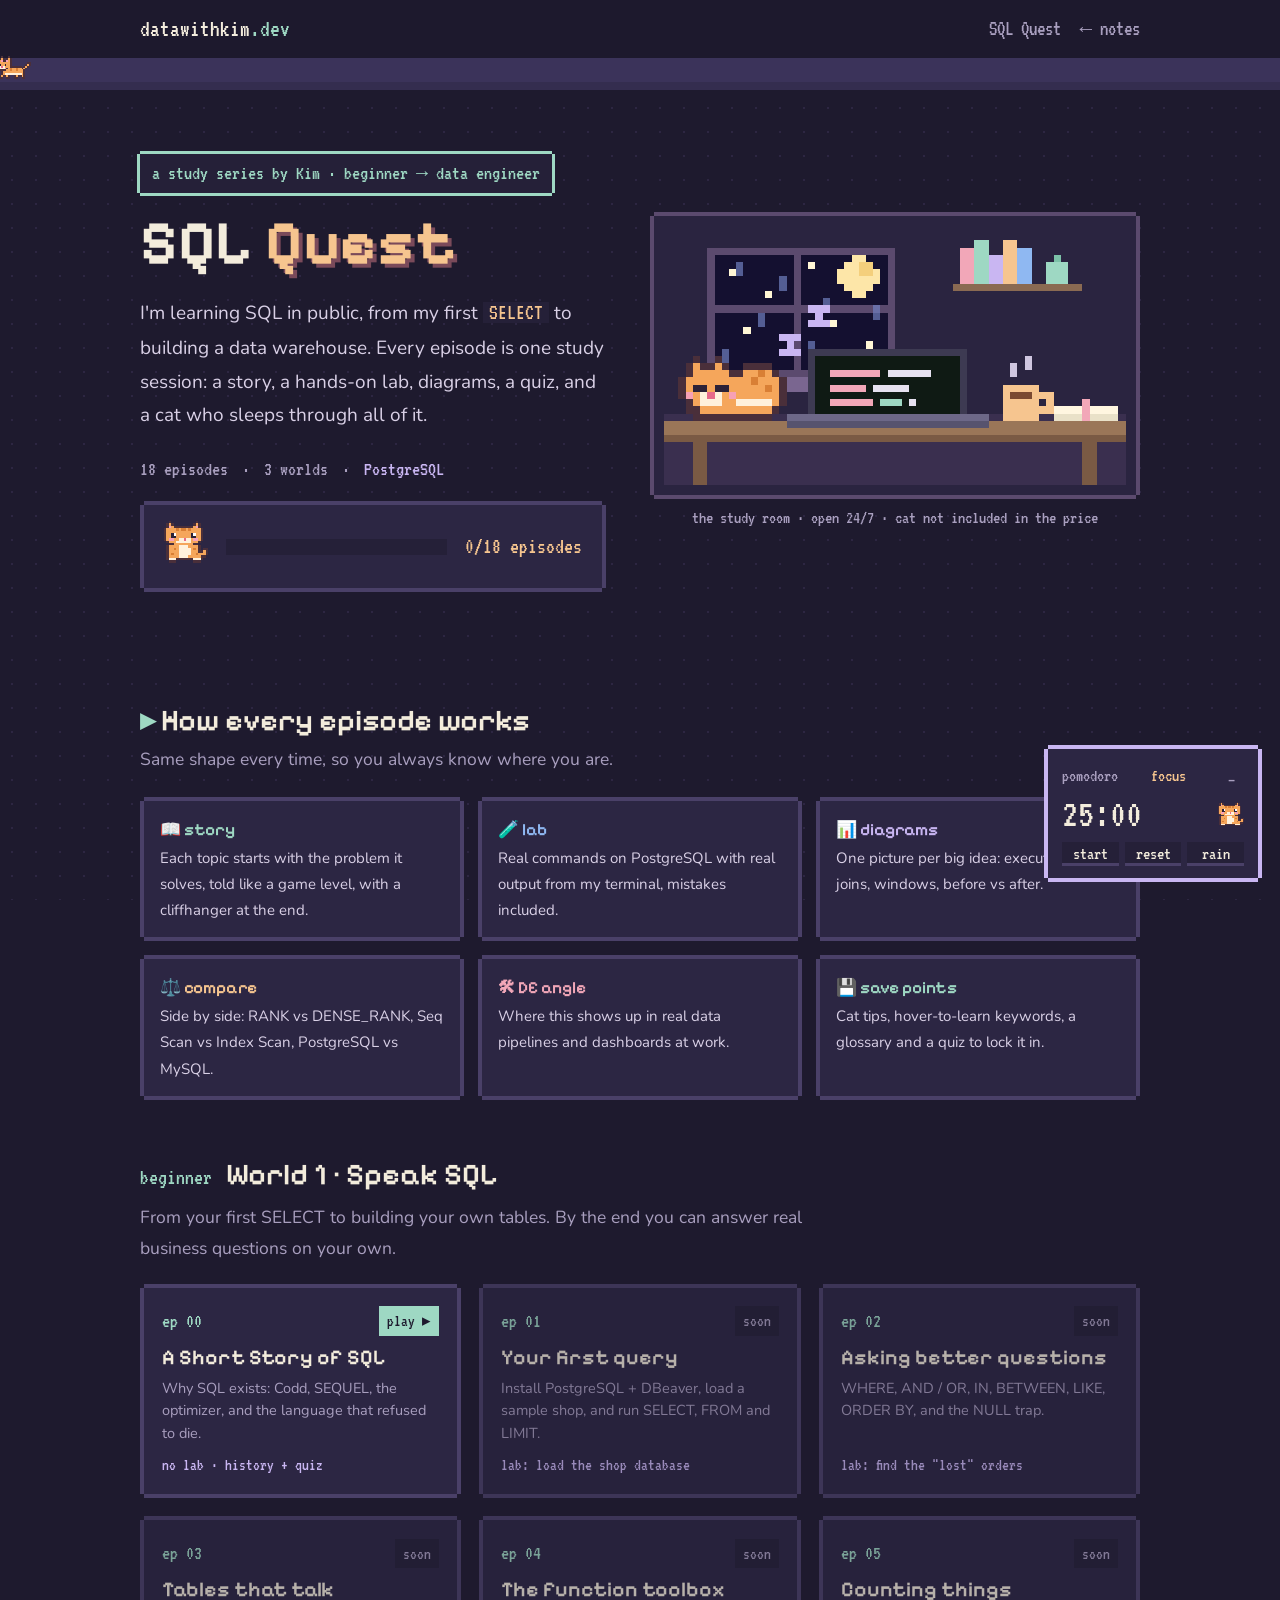
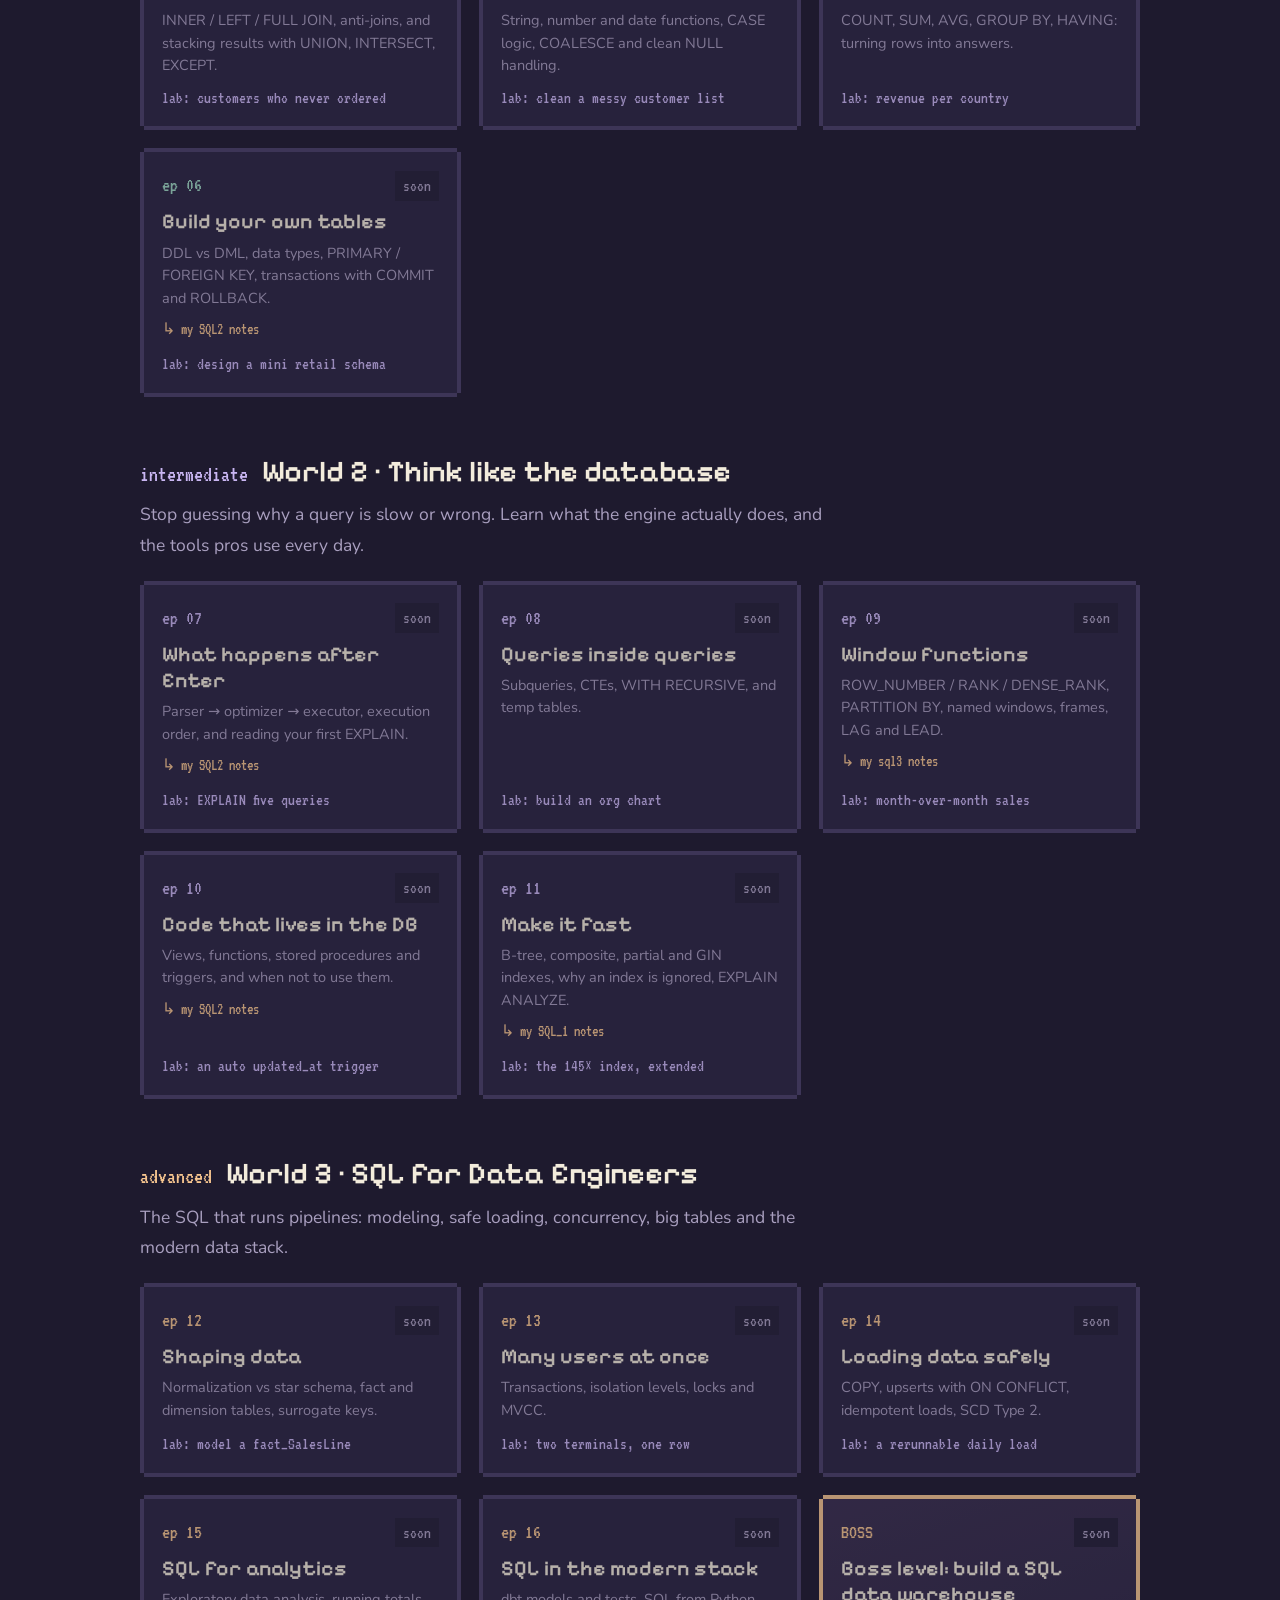
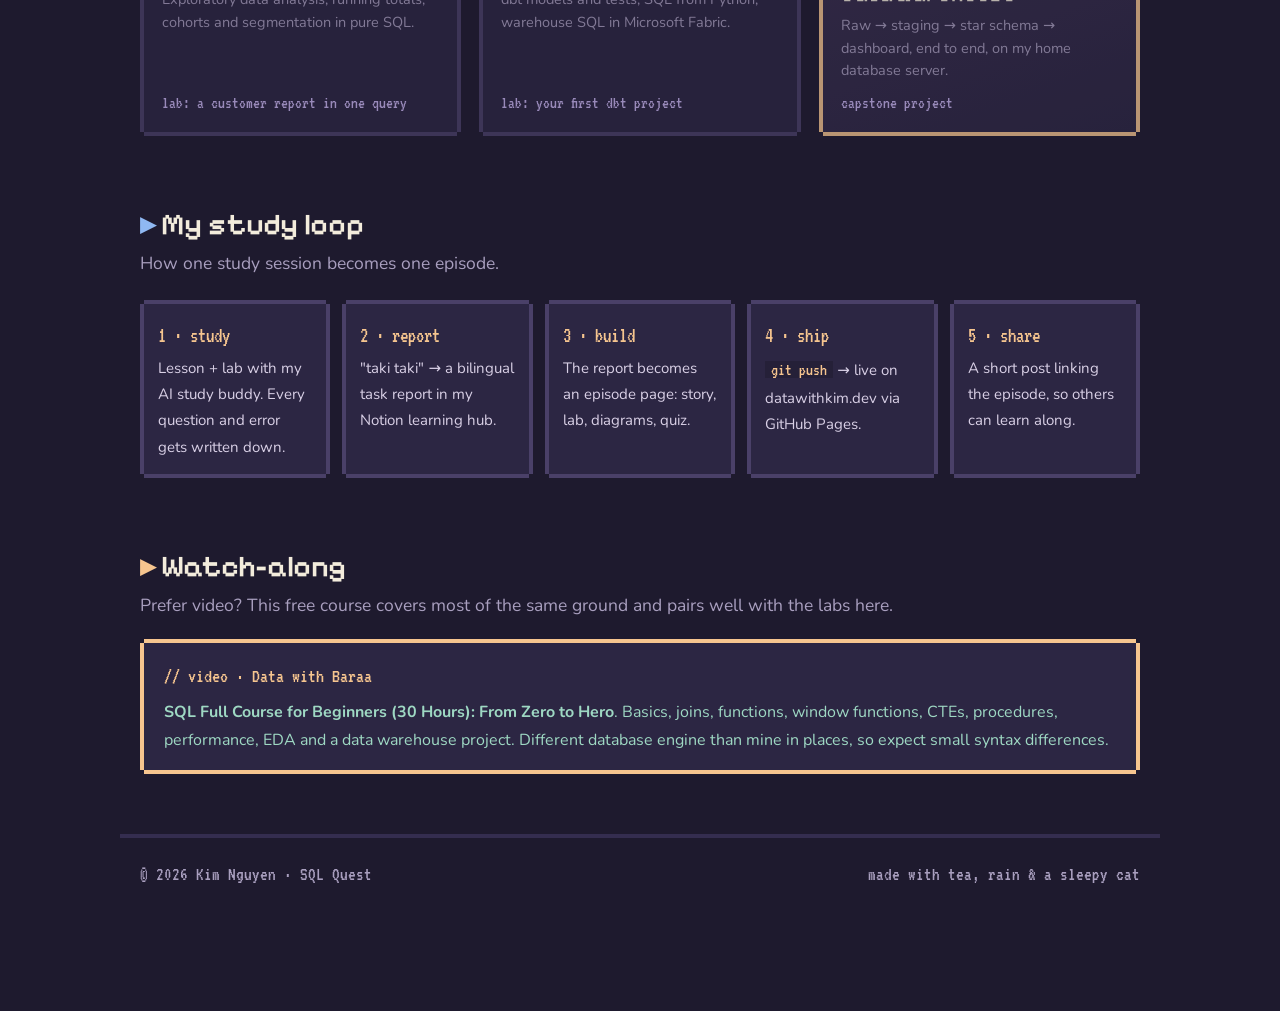
==== sql/index.html @ de38547e "Add SQL Quest study series" ====
<!DOCTYPE html>
<html lang="en">
<head>
  <meta charset="UTF-8">
  <meta name="viewport" content="width=device-width, initial-scale=1.0">
  <title>SQL Quest · learn SQL from zero to data engineer · Data with Kim</title>
  <meta name="description" content="Kim&#x27;s SQL study series: 18 episodes from your first SELECT to building a SQL data warehouse, with labs, diagrams, quizzes and a cat.">
  <link rel="preconnect" href="https://fonts.googleapis.com">
  <link rel="preconnect" href="https://fonts.gstatic.com" crossorigin>
  <link href="https://fonts.googleapis.com/css2?family=Pixelify+Sans:wght@400;600;700&family=VT323&family=Nunito:wght@400;600;700&display=swap" rel="stylesheet">
  <link rel="stylesheet" href="/assets/pixel-study.css?v=1">
  <script src="/assets/pixel-study.js?v=1" defer></script>
</head>
<body data-dock="on">

  <nav>
    <div class="wide">
      <a class="logo" href="/">datawithkim<b>.dev</b></a>
      <div class="nav-right">
        
        <a href="/sql/">SQL Quest</a>
        <a class="hide-sm" href="/#notes">← notes</a>
      </div>
    </div>
    <div class="track" aria-hidden="true"></div>
  </nav>

  <header class="wide hero">
    <div>
      <div class="chip">a study series by Kim · beginner → data engineer</div>
      <h1>SQL <span class="hl">Quest</span></h1>
      <p class="lead">I'm learning SQL in public, from my first <code>SELECT</code> to building a data warehouse. Every episode is one study session: a story, a hands-on lab, diagrams, a quiz, and a cat who sleeps through all of it.</p>
      <div class="meta"><span>18 episodes</span><span>·</span><span>3 worlds</span><span>·</span><span class="t">PostgreSQL</span></div>
      <div class="px progress-big" id="progress">
        <div class="cat-slot" data-cls="cat"></div>
        <div class="bar-outer"><div class="bar-inner" id="pbar"></div></div>
        <span class="lbl" id="plbl">0/18 episodes</span>
      </div>
    </div>
    <div>
      <div class="px scene-box"><div class="scene-slot"></div></div>
      <p class="scene-cap">the study room · open 24/7 · cat not included in the price</p>
    </div>
  </header>

  <div class="wide">
    <h2 class="section-title" style="--c: var(--mint)">How every episode works</h2>
    <p class="section-sub">Same shape every time, so you always know where you are.</p>
    <div class="anatomy">
      <div class="px" style="--c: var(--mint)"><b>📖 story</b>Each topic starts with the problem it solves, told like a game level, with a cliffhanger at the end.</div>
      <div class="px" style="--c: var(--sky)"><b>🧪 lab</b>Real commands on PostgreSQL with real output from my terminal, mistakes included.</div>
      <div class="px" style="--c: var(--lav)"><b>📊 diagrams</b>One picture per big idea: execution plans, joins, windows, before vs after.</div>
      <div class="px" style="--c: var(--peach)"><b>⚖️ compare</b>Side by side: RANK vs DENSE_RANK, Seq Scan vs Index Scan, PostgreSQL vs MySQL.</div>
      <div class="px" style="--c: var(--pink)"><b>🛠 DE angle</b>Where this shows up in real data pipelines and dashboards at work.</div>
      <div class="px" style="--c: var(--mint)"><b>💾 save points</b>Cat tips, hover-to-learn keywords, a glossary and a quiz to lock it in.</div>
    </div>
  </div>

  <div class="wide">

    <section class="world reveal" id="w1" style="--c: var(--mint)">
      <div class="world-head"><span class="wn">beginner</span><h2 class="section-title" style="margin:0">World 1 · Speak SQL</h2></div>
      <p class="world-sub">From your first SELECT to building your own tables. By the end you can answer real business questions on your own.</p>
      <div class="eps">
        <a class="px ep live" data-ep="ep00" href="/sql/ep00-story-of-sql/" style="--c: var(--mint)"><div class="num">ep 00<span class="st">play ▸</span></div><h3>A Short Story of SQL</h3><p>Why SQL exists: Codd, SEQUEL, the optimizer, and the language that refused to die.</p><span class="lab">no lab · history + quiz</span></a>
        <div class="px ep soon" data-ep="ep01" style="--c: var(--mint)"><div class="num">ep 01<span class="st">soon</span></div><h3>Your first query</h3><p>Install PostgreSQL + DBeaver, load a sample shop, and run SELECT, FROM and LIMIT.</p><span class="lab">lab: load the shop database</span></div>
        <div class="px ep soon" data-ep="ep02" style="--c: var(--mint)"><div class="num">ep 02<span class="st">soon</span></div><h3>Asking better questions</h3><p>WHERE, AND / OR, IN, BETWEEN, LIKE, ORDER BY, and the NULL trap.</p><span class="lab">lab: find the "lost" orders</span></div>
        <div class="px ep soon" data-ep="ep03" style="--c: var(--mint)"><div class="num">ep 03<span class="st">soon</span></div><h3>Tables that talk</h3><p>INNER / LEFT / FULL JOIN, anti-joins, and stacking results with UNION, INTERSECT, EXCEPT.</p><span class="lab">lab: customers who never ordered</span></div>
        <div class="px ep soon" data-ep="ep04" style="--c: var(--mint)"><div class="num">ep 04<span class="st">soon</span></div><h3>The function toolbox</h3><p>String, number and date functions, CASE logic, COALESCE and clean NULL handling.</p><span class="lab">lab: clean a messy customer list</span></div>
        <div class="px ep soon" data-ep="ep05" style="--c: var(--mint)"><div class="num">ep 05<span class="st">soon</span></div><h3>Counting things</h3><p>COUNT, SUM, AVG, GROUP BY, HAVING: turning rows into answers.</p><span class="lab">lab: revenue per country</span></div>
        <div class="px ep soon" data-ep="ep06" style="--c: var(--mint)"><div class="num">ep 06<span class="st">soon</span></div><h3>Build your own tables</h3><p>DDL vs DML, data types, PRIMARY / FOREIGN KEY, transactions with COMMIT and ROLLBACK.</p><span class="src">↳ my SQL2 notes</span><span class="lab">lab: design a mini retail schema</span></div>
      </div>
    </section>

    <section class="world reveal" id="w2" style="--c: var(--lav)">
      <div class="world-head"><span class="wn">intermediate</span><h2 class="section-title" style="margin:0">World 2 · Think like the database</h2></div>
      <p class="world-sub">Stop guessing why a query is slow or wrong. Learn what the engine actually does, and the tools pros use every day.</p>
      <div class="eps">
        <div class="px ep soon" data-ep="ep07" style="--c: var(--lav)"><div class="num">ep 07<span class="st">soon</span></div><h3>What happens after Enter</h3><p>Parser → optimizer → executor, execution order, and reading your first EXPLAIN.</p><span class="src">↳ my SQL2 notes</span><span class="lab">lab: EXPLAIN five queries</span></div>
        <div class="px ep soon" data-ep="ep08" style="--c: var(--lav)"><div class="num">ep 08<span class="st">soon</span></div><h3>Queries inside queries</h3><p>Subqueries, CTEs, WITH RECURSIVE, and temp tables.</p><span class="lab">lab: build an org chart</span></div>
        <div class="px ep soon" data-ep="ep09" style="--c: var(--lav)"><div class="num">ep 09<span class="st">soon</span></div><h3>Window functions</h3><p>ROW_NUMBER / RANK / DENSE_RANK, PARTITION BY, named windows, frames, LAG and LEAD.</p><span class="src">↳ my sql3 notes</span><span class="lab">lab: month-over-month sales</span></div>
        <div class="px ep soon" data-ep="ep10" style="--c: var(--lav)"><div class="num">ep 10<span class="st">soon</span></div><h3>Code that lives in the DB</h3><p>Views, functions, stored procedures and triggers, and when not to use them.</p><span class="src">↳ my SQL2 notes</span><span class="lab">lab: an auto updated_at trigger</span></div>
        <div class="px ep soon" data-ep="ep11" style="--c: var(--lav)"><div class="num">ep 11<span class="st">soon</span></div><h3>Make it fast</h3><p>B-tree, composite, partial and GIN indexes, why an index is ignored, EXPLAIN ANALYZE.</p><span class="src">↳ my SQL_1 notes</span><span class="lab">lab: the 145× index, extended</span></div>
      </div>
    </section>

    <section class="world reveal" id="w3" style="--c: var(--peach)">
      <div class="world-head"><span class="wn">advanced</span><h2 class="section-title" style="margin:0">World 3 · SQL for Data Engineers</h2></div>
      <p class="world-sub">The SQL that runs pipelines: modeling, safe loading, concurrency, big tables and the modern data stack.</p>
      <div class="eps">
        <div class="px ep soon" data-ep="ep12" style="--c: var(--peach)"><div class="num">ep 12<span class="st">soon</span></div><h3>Shaping data</h3><p>Normalization vs star schema, fact and dimension tables, surrogate keys.</p><span class="lab">lab: model a fact_SalesLine</span></div>
        <div class="px ep soon" data-ep="ep13" style="--c: var(--peach)"><div class="num">ep 13<span class="st">soon</span></div><h3>Many users at once</h3><p>Transactions, isolation levels, locks and MVCC.</p><span class="lab">lab: two terminals, one row</span></div>
        <div class="px ep soon" data-ep="ep14" style="--c: var(--peach)"><div class="num">ep 14<span class="st">soon</span></div><h3>Loading data safely</h3><p>COPY, upserts with ON CONFLICT, idempotent loads, SCD Type 2.</p><span class="lab">lab: a rerunnable daily load</span></div>
        <div class="px ep soon" data-ep="ep15" style="--c: var(--peach)"><div class="num">ep 15<span class="st">soon</span></div><h3>SQL for analytics</h3><p>Exploratory data analysis, running totals, cohorts and segmentation in pure SQL.</p><span class="lab">lab: a customer report in one query</span></div>
        <div class="px ep soon" data-ep="ep16" style="--c: var(--peach)"><div class="num">ep 16<span class="st">soon</span></div><h3>SQL in the modern stack</h3><p>dbt models and tests, SQL from Python, warehouse SQL in Microsoft Fabric.</p><span class="lab">lab: your first dbt project</span></div>
        <div class="px ep soon boss" data-ep="boss" style="--c: var(--peach)"><div class="num">BOSS<span class="st">soon</span></div><h3>Boss level: build a SQL data warehouse</h3><p>Raw → staging → star schema → dashboard, end to end, on my home database server.</p><span class="lab">capstone project</span></div>
      </div>
    </section>

  </div>

  <div class="wide">
    <h2 class="section-title" style="--c: var(--sky)">My study loop</h2>
    <p class="section-sub">How one study session becomes one episode.</p>
    <div class="journey">
      <div class="px"><b>1 · study</b>Lesson + lab with my AI study buddy. Every question and error gets written down.</div>
      <div class="px"><b>2 · report</b>"taki taki" → a bilingual task report in my Notion learning hub.</div>
      <div class="px"><b>3 · build</b>The report becomes an episode page: story, lab, diagrams, quiz.</div>
      <div class="px"><b>4 · ship</b><code>git push</code> → live on datawithkim.dev via GitHub Pages.</div>
      <div class="px"><b>5 · share</b>A short post linking the episode, so others can learn along.</div>
    </div>

    <h2 class="section-title" style="--c: var(--peach)">Watch-along</h2>
    <p class="section-sub">Prefer video? This free course covers most of the same ground and pairs well with the labs here.</p>
    <a class="px lab" style="display:block; --b: var(--peach)" href="https://youtu.be/SSKVgrwhzus" target="_blank" rel="noopener">
      <span class="k" style="color:var(--peach)">// video · Data with Baraa</span>
      <p><strong>SQL Full Course for Beginners (30 Hours): From Zero to Hero</strong>. Basics, joins, functions, window functions, CTEs, procedures, performance, EDA and a data warehouse project. Different database engine than mine in places, so expect small syntax differences.</p>
    </a>
  </div>

  <footer>
    <div class="wide">
      <span>© <span id="yr">2026</span> Kim Nguyen · SQL Quest</span>
      <span>made with tea, rain &amp; a sleepy cat</span>
    </div>
  </footer>

  <script>
    document.addEventListener('DOMContentLoaded', function () {
      var done = 0, cards = document.querySelectorAll('.ep[data-ep]');
      cards.forEach(function (c) {
        if (window.SQLQuest && SQLQuest.isDone(c.dataset.ep)) {
          done++; c.classList.add('done'); var st = c.querySelector('.st'); if (st) st.textContent = 'cleared ✓';
        }
      });
      document.getElementById('pbar').style.width = (done / 18 * 100) + '%';
      document.getElementById('plbl').textContent = done + '/18 episodes';
    });
  </script>
</body>
</html>
---- assets/pixel-study.css ----
/* SQL Quest · shared pixel-study theme · datawithkim.dev */

:root {
  --bg: #1e1a2e;
  --bg-2: #252038;
  --panel: #2c2643;
  --panel-2: #342d4f;
  --line: #4a4068;
  --text: #f3ecdc;
  --soft: #d9d0e6;
  --muted: #a99fbf;
  --pink: #f2a7b8;
  --mint: #9ed8c3;
  --lav: #c9b6f2;
  --peach: #f6c58f;
  --sky: #8fb8f2;
  --px: 4px;
}
* { box-sizing: border-box; margin: 0; padding: 0; }
html { scroll-behavior: smooth; }
body {
  background: var(--bg);
  color: var(--text);
  font-family: "Nunito", system-ui, sans-serif;
  font-size: 17.5px;
  line-height: 1.75;
  overflow-x: hidden;
}
/* soft pixel dots in the background */
body::before {
  content: ""; position: fixed; inset: 0; z-index: -1; pointer-events: none;
  background-image: radial-gradient(var(--line) 1px, transparent 1.5px);
  background-size: 24px 24px; opacity: .35;
}
a { color: var(--mint); text-decoration: none; }
a:hover { text-decoration: underline; text-underline-offset: 3px; }
.pixel { font-family: "Pixelify Sans", "VT323", monospace; }
.vt { font-family: "VT323", monospace; }
code {
  font-family: "VT323", monospace; font-size: 1.15em; color: var(--peach);
  background: var(--bg-2); padding: 0 6px;
}
.read { max-width: 740px; margin: 0 auto; padding: 0 20px; }
.wide { max-width: 1040px; margin: 0 auto; padding: 0 20px; }

/* pixel border: notched corners */
.px {
  --b: var(--line);
  background: var(--panel);
  box-shadow:
    0 calc(-1 * var(--px)) 0 0 var(--b),
    0 var(--px) 0 0 var(--b),
    calc(-1 * var(--px)) 0 0 0 var(--b),
    var(--px) 0 0 0 var(--b);
  margin: var(--px);
}

/* ---------- top bar ---------- */
nav {
  position: sticky; top: 0; z-index: 30;
  background: rgba(30,26,46,.88); backdrop-filter: blur(6px);
  border-bottom: var(--px) solid var(--panel-2);
}
nav .wide { display: flex; justify-content: space-between; align-items: center; height: 58px; gap: 12px; }
.logo { font-family: "VT323", monospace; font-size: 24px; color: var(--text); }
.logo b { color: var(--mint); font-weight: 400; }
.nav-right { display: flex; align-items: center; gap: 18px; font-family: "VT323", monospace; font-size: 21px; }
.nav-right a { color: var(--muted); }
.nav-right a:hover { color: var(--mint); text-decoration: none; }
.xp { color: var(--peach); white-space: nowrap; }

/* reading track with walking cat */
.track { position: relative; height: 28px; background: #3b335a; border-bottom: var(--px) solid var(--panel-2); }
.track .fill { position: absolute; left: 0; bottom: 0; height: 6px; width: 0;
  background: repeating-linear-gradient(90deg, var(--mint) 0 8px, var(--lav) 8px 16px); }
.walker { position: absolute; bottom: 3px; left: 0; width: 34px; height: 23px; transform: translateX(-50%); transition: left .15s linear; }
.walker.flip { transform: translateX(-50%) scaleX(-1); }
.walker .legA { animation: legs .4s steps(1) infinite; }
.walker .legB { animation: legs .4s steps(1) infinite reverse; }
.walker.idle .legA, .walker.idle .legB { animation: none; }
@keyframes legs { 0% { transform: translateY(0); } 50% { transform: translateY(-1px); } }

/* ---------- hero ---------- */
.hero { display: grid; grid-template-columns: 1fr 1.05fr; gap: 44px; align-items: center; padding: 64px 20px 40px; }
.chip {
  display: inline-block; font-family: "VT323", monospace; font-size: 20px; color: var(--mint);
  background: var(--bg-2); padding: 2px 12px; margin-bottom: 18px;
  box-shadow: 0 -3px 0 0 var(--mint), 0 3px 0 0 var(--mint), -3px 0 0 0 var(--mint), 3px 0 0 0 var(--mint);
}
h1 { font-family: "Pixelify Sans", monospace; font-weight: 700; font-size: clamp(40px, 6vw, 62px); line-height: 1.05; margin-bottom: 18px; letter-spacing: .5px; }
h1 .hl { color: var(--peach); text-shadow: 4px 4px 0 #7a4a5a; }
.lead { color: var(--soft); font-size: 19px; margin-bottom: 20px; }
.meta { font-family: "VT323", monospace; font-size: 20px; color: var(--muted); display: flex; gap: 14px; flex-wrap: wrap; }
.meta span.t { color: var(--lav); }

.scene-box { --b: #5b4a6e; padding: 10px; background: #2a2440; }
.scene { display: block; width: 100%; height: auto; image-rendering: pixelated; }
.scene .tw { animation: twinkle 3s steps(2) infinite; }
.scene .tw:nth-of-type(2n) { animation-delay: 1.1s; }
.scene .tw:nth-of-type(3n) { animation-delay: 2.2s; }
@keyframes twinkle { 50% { opacity: .25; } }
.scene .cur { animation: blink 1s steps(1) infinite; }
@keyframes blink { 50% { opacity: 0; } }
.scene .st1, .scene .st2 { animation: steam 2.4s steps(4) infinite; }
.scene .st2 { animation-delay: 1.2s; }
@keyframes steam { 0% { transform: translateY(0); opacity: .9; } 100% { transform: translateY(-3px); opacity: 0; } }
.scene .rain { animation: rain 1.2s steps(6) infinite; opacity: .7; }
.scene .rain:nth-of-type(2n) { animation-delay: .4s; }
.scene .rain:nth-of-type(3n) { animation-delay: .8s; }
@keyframes rain { 0% { transform: translateY(-2px); opacity: 0; } 30% { opacity: .8; } 100% { transform: translateY(4px); opacity: 0; } }
.scene .z1, .scene .z2 { animation: zz 3s steps(3) infinite; }
.scene .z2 { animation-delay: 1.5s; }
@keyframes zz { 0% { opacity: 0; transform: translateY(1px); } 30% { opacity: 1; } 100% { opacity: 0; transform: translateY(-2px); } }
.scene-cap { font-family: "VT323", monospace; font-size: 18px; color: var(--muted); text-align: center; margin-top: 8px; }

/* ---------- how to use this page ---------- */
.howto { padding: 18px 22px; margin: 10px auto 30px; display: grid; grid-template-columns: repeat(3, 1fr); gap: 16px; }
.howto div { font-size: 15.5px; color: var(--soft); }
.howto b { display: block; font-family: "Pixelify Sans", monospace; font-weight: 600; font-size: 17px; color: var(--peach); }

/* ---------- level map (timeline) ---------- */
.map { margin: 10px auto 10px; padding: 22px 18px 16px; }
.map h3 { font-family: "VT323", monospace; font-weight: 400; font-size: 22px; color: var(--muted); margin-bottom: 14px; }
.levels { display: grid; grid-template-columns: repeat(8, 1fr); gap: 8px; position: relative; }
.levels::before { content: ""; position: absolute; top: 17px; left: 6%; right: 6%; height: 4px;
  background: repeating-linear-gradient(90deg, var(--line) 0 8px, transparent 8px 14px); }
.lvl { display: flex; flex-direction: column; align-items: center; text-align: center; color: var(--muted); position: relative; }
.lvl:hover { text-decoration: none; }
.lvl .node { width: 36px; height: 36px; display: grid; place-items: center; background: var(--bg-2);
  font-family: "VT323", monospace; font-size: 22px; color: var(--c);
  box-shadow: 0 -3px 0 0 var(--c), 0 3px 0 0 var(--c), -3px 0 0 0 var(--c), 3px 0 0 0 var(--c);
  transition: transform .15s; }
.lvl:hover .node { transform: translateY(-3px); }
.lvl.done .node { background: var(--c); color: var(--bg); }
.lvl .yr { font-family: "VT323", monospace; font-size: 20px; color: var(--c); margin-top: 8px; }
.lvl .lbl { font-size: 13px; line-height: 1.3; }

/* ---------- figures ---------- */
.fig { padding: 16px 16px 12px; margin: 10px var(--px) 26px; background: var(--bg-2); --b: var(--panel-2); }
.fig svg { display: block; width: 100%; height: auto; }
.fig-scroll { overflow-x: auto; }
.fig-scroll svg { min-width: 560px; }
.fig figcaption { font-family: "VT323", monospace; font-size: 18px; color: var(--muted); margin-top: 8px; line-height: 1.3; }
.fig text { font-family: "VT323", monospace; fill: var(--soft); font-size: 18px; }
.fig text.h { fill: var(--text); font-size: 21px; }
.fig text.h2 { fill: var(--lav); font-size: 21px; }
.fig text.m { fill: var(--muted); font-size: 18px; }
.fig text.n { fill: var(--text); font-size: 18px; }
.fig text.s { fill: var(--muted); font-size: 16px; }
.fig text.nsm { fill: var(--text); font-size: 16px; }
.fig text.s2 { fill: var(--muted); font-size: 16px; }
.fig text.yr { fill: var(--peach); font-size: 22px; }
.fig text.stepl { fill: var(--lav); font-size: 17px; }
.fig text.stepn { fill: var(--bg); font-size: 17px; }
.fig text.code { fill: var(--text); font-size: 20px; }
.fig text.code2 { fill: var(--text); font-size: 17px; }
.fig tspan.kw { fill: var(--pink); } .fig tspan.str { fill: var(--mint); }
.fig text.kwbox { fill: var(--text); font-size: 18px; }
.fig text.hl { fill: var(--peach); font-size: 19px; }
.fig text.big { fill: var(--peach); font-size: 40px; }
.fig .flow { animation: dash 1.6s linear infinite; }
@keyframes dash { to { stroke-dashoffset: -24; } }

.bars { padding: 4px 2px; }
.bars-title { font-family: "VT323", monospace; font-size: 20px; color: var(--text); margin-bottom: 10px; }
.bar-row { display: grid; grid-template-columns: 210px 1fr 86px; gap: 12px; align-items: center; padding: 6px 0; cursor: default; outline: none; }
.bar-row:focus-visible .bar-lab { color: var(--peach); }
.bar-lab { font-size: 14.5px; color: var(--soft); }
.bar-track { position: relative; height: 22px; border-left: 2px solid var(--line); }
.bar { position: absolute; left: 0; top: 0; bottom: 0; width: 0; background: var(--mint); border-radius: 0 4px 4px 0; transition: width 1.2s cubic-bezier(.2,.8,.2,1); }
.reveal.in .bar { width: var(--w); }
.bar-row:hover .bar { filter: brightness(1.12); }
.bar-val { font-family: "VT323", monospace; font-size: 19px; color: var(--text); text-align: right; }
.bars-axis { display: flex; justify-content: space-between; margin: 2px 98px 0 222px; font-family: "VT323", monospace; font-size: 16px; color: var(--muted); }
.bars-note { margin-top: 10px; font-size: 15px; color: var(--soft); }
@media (max-width: 600px) {
  .bar-row { grid-template-columns: 1fr 64px; }
  .bar-lab { grid-column: 1 / -1; }
  .bars-axis { margin: 2px 76px 0 0; }
}

/* ---------- chapters ---------- */
.chapter { padding: 56px 0 8px; }
.ch-head { display: flex; align-items: center; gap: 12px; margin-bottom: 8px; flex-wrap: wrap; }
.ch-num { font-family: "VT323", monospace; font-size: 21px; color: var(--c); }
.ch-year { font-family: "VT323", monospace; font-size: 19px; color: var(--muted); background: var(--bg-2); padding: 0 8px; }
h2 { font-family: "Pixelify Sans", monospace; font-weight: 600; font-size: clamp(28px, 4vw, 36px); line-height: 1.2; margin-bottom: 18px; }
h2::before { content: "▸ "; color: var(--c); }
article p { margin-bottom: 18px; color: var(--soft); }
article p strong { color: var(--text); }
.big-idea { font-family: "Pixelify Sans", monospace; font-size: 22px !important; line-height: 1.45; color: var(--text) !important;
  border-left: 6px solid var(--peach); padding: 4px 0 4px 18px; margin: 24px 0 !important; }
blockquote { font-family: "VT323", monospace; font-size: 23px; color: var(--mint); background: var(--bg-2);
  padding: 12px 18px; margin: 0 0 20px; border-left: 6px solid var(--mint); }

.hook { font-family: "VT323", monospace; font-size: 22px !important; color: var(--peach) !important; margin: 4px 0 18px !important; }
.coldopen { padding: 30px 0 0; }
.coldopen p { font-size: 19px; }
.lab { --b: var(--sky); padding: 16px 20px; margin: 8px var(--px) 24px; background: var(--panel); }
.lab .k { font-family: "VT323", monospace; font-size: 20px; color: var(--sky); display: block; margin-bottom: 4px; }
.lab p { font-size: 16px; margin: 0 !important; }

.std { width: 100%; border-collapse: collapse; margin: 4px 0 22px; font-size: 15.5px; background: var(--bg-2); }
.std th, .std td { text-align: left; padding: 9px 12px; border-bottom: 2px dashed var(--line); vertical-align: top; }
.std th { font-family: "VT323", monospace; font-size: 19px; color: var(--muted); font-weight: 400; }
.std td:first-child { font-family: "VT323", monospace; font-size: 20px; color: var(--peach); white-space: nowrap; }
.std td:last-child { color: var(--muted); }

/* save point: cat tip + terms + checkbox */
.save { --b: var(--c); display: grid; grid-template-columns: 64px 1fr; gap: 16px; padding: 16px 18px; margin: 10px var(--px) 8px; background: var(--bg-2); }
.save .cat { width: 56px; height: auto; image-rendering: pixelated; align-self: start; margin-top: 4px; }
.save .cat .eye { animation: catblink 4s steps(1) infinite; }
@keyframes catblink { 0%, 92% { opacity: 1; } 93%, 97% { opacity: 0; } }
.save .tag { font-family: "VT323", monospace; font-size: 19px; color: var(--c); }
.save .tip { font-size: 16.5px; color: var(--text); margin: 2px 0 10px !important; }
.terms { display: flex; gap: 8px; flex-wrap: wrap; margin-bottom: 12px; }
.term { font-family: "VT323", monospace; font-size: 18px; color: var(--lav); background: var(--panel); padding: 0 8px; cursor: help; border: 0; }
.term:hover, .term:focus { color: var(--bg); background: var(--lav); outline: none; }
.clear { font-family: "VT323", monospace; font-size: 20px; color: var(--muted); display: inline-flex; align-items: center; gap: 8px; cursor: pointer; user-select: none; }
.clear input { appearance: none; width: 18px; height: 18px; background: var(--panel); border: 3px solid var(--line); cursor: pointer; }
.clear input:checked { background: var(--mint); border-color: var(--mint); }
.clear input:focus-visible { outline: 2px solid var(--peach); outline-offset: 2px; }
.clear input:checked + span { color: var(--mint); }

/* tooltip for terms */
#tip { position: fixed; z-index: 50; max-width: 280px; background: var(--text); color: var(--bg); font-size: 14.5px; line-height: 1.45;
  padding: 8px 12px; pointer-events: none; opacity: 0; transition: opacity .12s; box-shadow: 4px 4px 0 var(--line); }
#tip.on { opacity: 1; }

/* ---------- glossary ---------- */
.section-title { font-family: "Pixelify Sans", monospace; font-weight: 600; font-size: 30px; margin: 70px 0 6px; }
.section-sub { color: var(--muted); margin-bottom: 22px; }
.gloss { display: grid; grid-template-columns: repeat(2, 1fr); gap: 14px; }
.gcard { padding: 14px 16px; }
.gcard dt { font-family: "VT323", monospace; font-size: 22px; color: var(--peach); line-height: 1.2; }
.gcard dd { font-size: 15px; color: var(--soft); line-height: 1.55; }

/* ---------- quiz ---------- */
.quiz { padding: 22px; margin-top: 8px; --b: var(--peach); }
.q { margin-bottom: 22px; }
.q p { color: var(--text); font-weight: 600; margin-bottom: 8px; }
.opts { display: flex; flex-direction: column; gap: 8px; }
.opts button {
  font: inherit; font-size: 15.5px; text-align: left; color: var(--soft); background: var(--bg-2);
  border: 0; padding: 8px 12px; cursor: pointer; border-left: 4px solid var(--line);
}
.opts button:hover:not(:disabled) { border-left-color: var(--lav); color: var(--text); }
.opts button:focus-visible { outline: 2px solid var(--peach); outline-offset: 2px; }
.opts button.right { border-left-color: var(--mint); color: var(--mint); }
.opts button.wrong { border-left-color: var(--pink); color: var(--pink); }
.opts button:disabled { cursor: default; }
.why { font-size: 14.5px; color: var(--muted); margin-top: 6px; min-height: 1px; }
.score { font-family: "VT323", monospace; font-size: 24px; color: var(--peach); display: flex; align-items: center; gap: 12px; }
.score svg { width: 34px; height: auto; }

/* ---------- epilogue ---------- */
.epilogue { text-align: center; padding: 44px 26px; margin: 70px var(--px) 20px; --b: var(--mint); }
.epilogue .tag { font-family: "VT323", monospace; font-size: 21px; color: var(--mint); margin-bottom: 8px; }
.epilogue p { color: var(--soft); max-width: 56ch; margin: 0 auto 14px; }
.sql-line { display: inline-block; font-family: "VT323", monospace; font-size: 24px; background: var(--bg); padding: 8px 18px; margin: 8px 0 16px; }
.sql-line .kw { color: var(--pink); } .sql-line .s { color: var(--mint); }
.next { font-family: "VT323", monospace; font-size: 20px; color: var(--muted); }

.sources { padding: 40px 0 10px; }
.sources h3 { font-family: "VT323", monospace; font-weight: 400; font-size: 24px; color: var(--mint); margin-bottom: 12px; }
.sources ol { padding-left: 24px; color: var(--muted); font-size: 14.5px; line-height: 1.6; }
.sources li { margin-bottom: 8px; }
.sources a { color: var(--sky); }

footer { padding: 40px 0 120px; color: var(--muted); font-family: "VT323", monospace; font-size: 19px; }
footer .wide { display: flex; justify-content: space-between; flex-wrap: wrap; gap: 10px; border-top: var(--px) solid var(--panel-2); padding-top: 20px; }

/* ---------- study dock: pomodoro + rain ---------- */
.dock { position: fixed; right: 18px; bottom: 18px; z-index: 40; padding: 12px 14px; --b: var(--lav); background: var(--panel); width: 210px; }
.dock .row { display: flex; align-items: center; justify-content: space-between; gap: 8px; }
.dock .lbl { font-family: "VT323", monospace; font-size: 18px; color: var(--muted); }
.dock .time { font-family: "VT323", monospace; font-size: 40px; line-height: 1; color: var(--text); }
.dock .mode { font-family: "VT323", monospace; font-size: 18px; color: var(--peach); }
.dock .btns { display: flex; gap: 6px; margin-top: 8px; }
.dock button {
  flex: 1; font-family: "VT323", monospace; font-size: 18px; color: var(--text); background: var(--bg-2);
  border: 0; padding: 3px 0; cursor: pointer; box-shadow: inset 0 -3px 0 var(--line);
}
.dock button:hover { background: var(--panel-2); }
.dock button:active { box-shadow: none; transform: translateY(2px); }
.dock button:focus-visible { outline: 2px solid var(--peach); outline-offset: 2px; }
.dock button[aria-pressed="true"] { color: var(--bg); background: var(--sky); box-shadow: inset 0 -3px 0 #5a7fbf; }
.dock .mini { width: 26px; height: auto; }
.dock.min .body { display: none; }
.dock .tog { flex: 0 0 auto; width: 26px; background: transparent; box-shadow: none; color: var(--muted); }

.reveal { opacity: 0; transform: translateY(16px); transition: opacity .6s, transform .6s; }
.reveal.in { opacity: 1; transform: none; }

@media (max-width: 860px) {
  .hero { grid-template-columns: 1fr; padding-top: 40px; }
  .howto { grid-template-columns: 1fr; }
  .levels { grid-template-columns: repeat(4, 1fr); row-gap: 18px; }
  .levels::before { display: none; }
  .gloss { grid-template-columns: 1fr; }
  .nav-right .hide-sm { display: none; }
  .dock { right: 10px; bottom: 10px; width: 190px; }
  .xp .long { display: none; }
}
@media (prefers-reduced-motion: reduce) {
  *, *::before, *::after { animation: none !important; transition: none !important; }
  .reveal { opacity: 1; transform: none; }
}
  
/* ======================================================
   SQL Quest hub page
   ====================================================== */
.world { margin: 56px 0 0; }
.world-head { display: flex; align-items: baseline; gap: 14px; flex-wrap: wrap; margin-bottom: 6px; }
.world-head .wn { font-family: "VT323", monospace; font-size: 22px; color: var(--c); }
.world-head h2 { margin: 0; }
.world-head h2::before { content: ""; }
.world-sub { color: var(--muted); margin-bottom: 20px; max-width: 62ch; }
.eps { display: grid; grid-template-columns: repeat(auto-fill, minmax(300px, 1fr)); gap: 18px; }
.ep {
  --b: var(--line); position: relative; display: flex; flex-direction: column; gap: 6px;
  padding: 16px 18px 14px; color: var(--soft); min-height: 186px; transition: transform .15s;
}
a.ep:hover { transform: translateY(-3px); text-decoration: none; --b: var(--c); }
.ep .num { font-family: "VT323", monospace; font-size: 20px; color: var(--c); display: flex; justify-content: space-between; align-items: center; }
.ep .st { font-size: 17px; padding: 0 8px; background: var(--bg-2); color: var(--muted); }
.ep.live .st { background: var(--c); color: var(--bg); }
.ep.done .st { background: var(--mint); color: var(--bg); }
.ep h3 { font-family: "Pixelify Sans", monospace; font-weight: 600; font-size: 21px; line-height: 1.25; color: var(--text); }
.ep p { font-size: 14.5px; line-height: 1.55; color: var(--muted); }
.ep .lab { all: unset; font-family: "VT323", monospace; font-size: 17px; color: var(--lav); margin-top: auto; }
.ep .src { font-family: "VT323", monospace; font-size: 16px; color: var(--peach); }
.ep.soon { opacity: .72; }
.ep.boss { --b: var(--peach); background: linear-gradient(160deg, #3a2f4f, var(--panel)); }

.journey { display: grid; grid-template-columns: repeat(5, 1fr); gap: 12px; margin: 10px 0; }
.journey div { padding: 14px; font-size: 15px; color: var(--soft); }
.journey b { display: block; font-family: "VT323", monospace; font-weight: 400; font-size: 21px; color: var(--peach); }

.progress-big { display: flex; align-items: center; gap: 18px; padding: 16px 20px; margin-top: 18px; }
.progress-big .bar-outer { flex: 1; height: 16px; background: var(--bg-2); }
.progress-big .bar-inner { height: 100%; width: 0; background: repeating-linear-gradient(90deg, var(--mint) 0 10px, var(--lav) 10px 20px); transition: width 1s; }
.progress-big .lbl { font-family: "VT323", monospace; font-size: 22px; color: var(--peach); white-space: nowrap; }
.progress-big .cat { width: 44px; height: auto; }

.anatomy { display: grid; grid-template-columns: repeat(3, 1fr); gap: 14px; }
.anatomy div { padding: 14px 16px; font-size: 15px; color: var(--soft); }
.anatomy b { display: block; font-family: "Pixelify Sans", monospace; font-weight: 600; color: var(--c, var(--mint)); font-size: 17px; }

.ep-nav { display: flex; justify-content: space-between; gap: 12px; margin: 30px 0 0; font-family: "VT323", monospace; font-size: 21px; }
.ep-nav a, .ep-nav span { padding: 8px 14px; }
.ep-nav span { color: var(--muted); }

@media (max-width: 860px) {
  .journey, .anatomy { grid-template-columns: 1fr; }
}
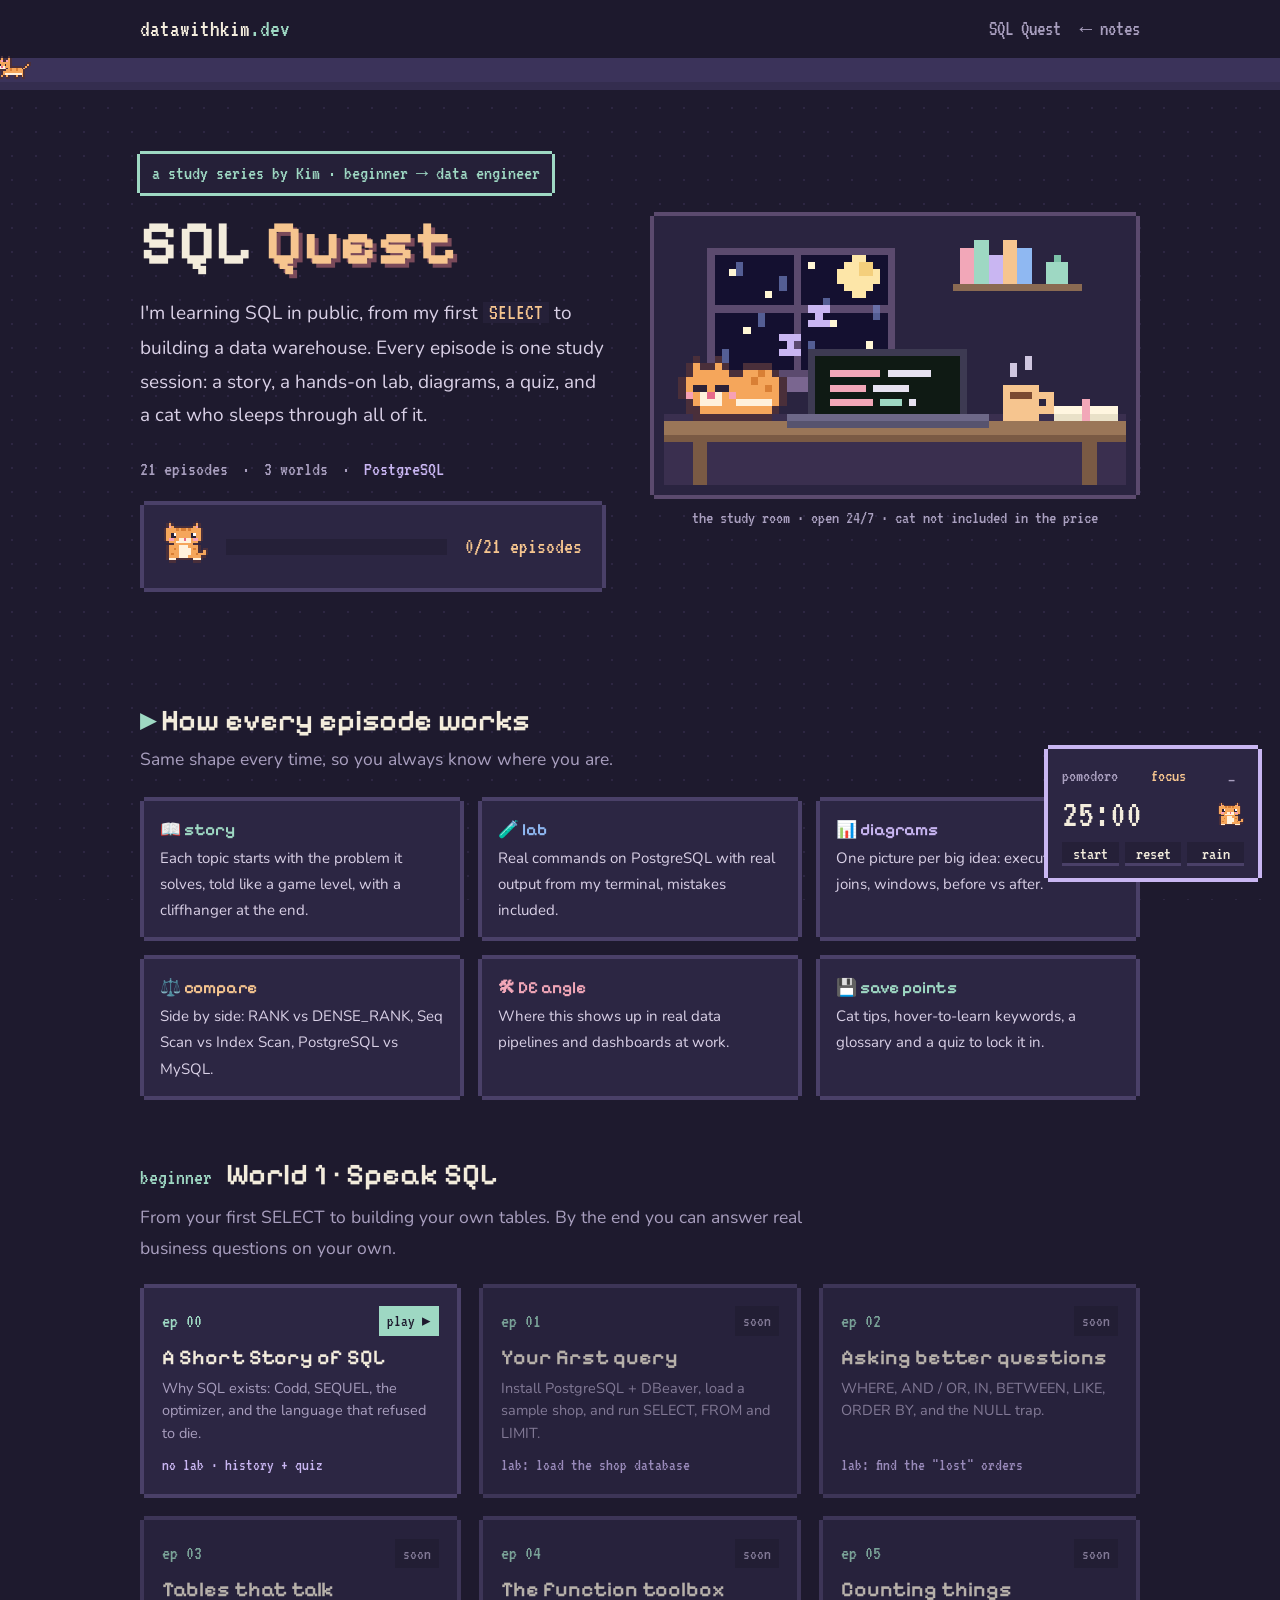
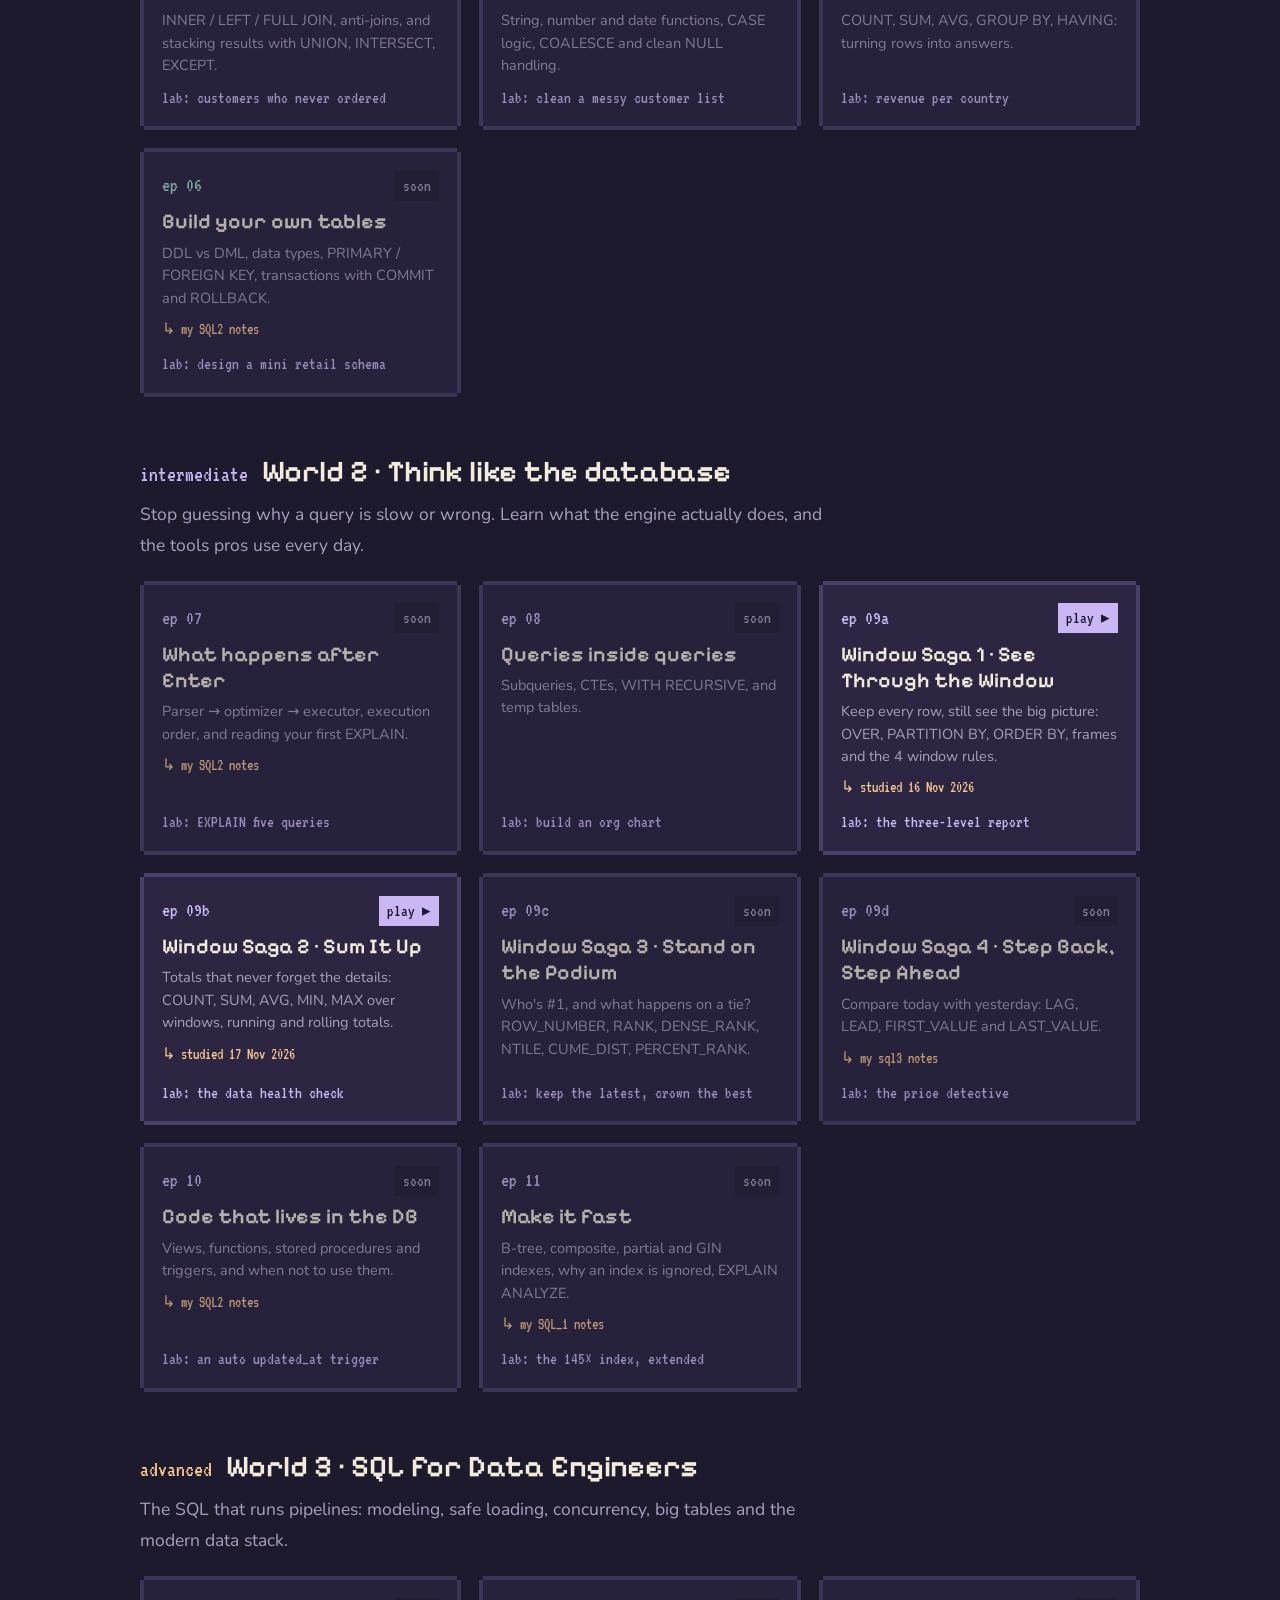
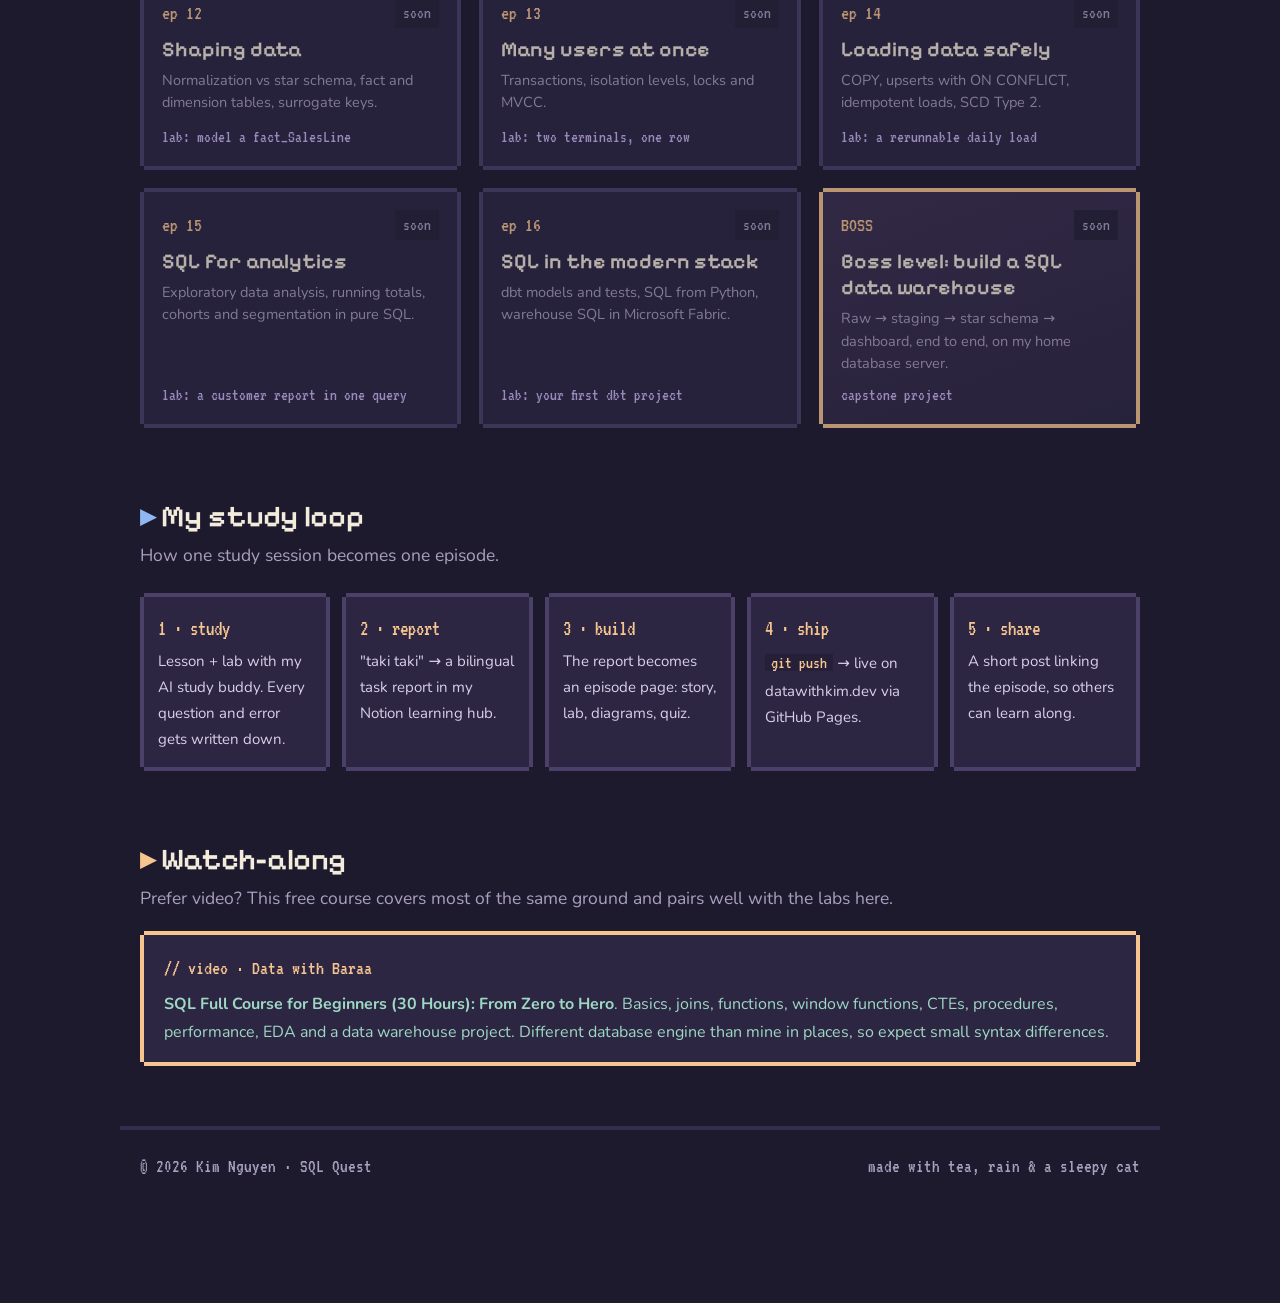
==== commit 6320f0e2: "SQL Quest: add Window Saga episodes 09a and 09b Split Ep 09 into four mini-stories (See, Sum, Stand," ====
--- a/sql/index.html
+++ b/sql/index.html
@@ -4,12 +4,12 @@
   <meta charset="UTF-8">
   <meta name="viewport" content="width=device-width, initial-scale=1.0">
   <title>SQL Quest · learn SQL from zero to data engineer · Data with Kim</title>
-  <meta name="description" content="Kim&#x27;s SQL study series: 18 episodes from your first SELECT to building a SQL data warehouse, with labs, diagrams, quizzes and a cat.">
+  <meta name="description" content="Kim&#x27;s SQL study series: 21 episodes from your first SELECT to building a SQL data warehouse, with labs, diagrams, quizzes and a cat.">
   <link rel="preconnect" href="https://fonts.googleapis.com">
   <link rel="preconnect" href="https://fonts.gstatic.com" crossorigin>
   <link href="https://fonts.googleapis.com/css2?family=Pixelify+Sans:wght@400;600;700&family=VT323&family=Nunito:wght@400;600;700&display=swap" rel="stylesheet">
-  <link rel="stylesheet" href="/assets/pixel-study.css?v=1">
-  <script src="/assets/pixel-study.js?v=1" defer></script>
+  <link rel="stylesheet" href="/assets/pixel-study.css?v=2">
+  <script src="/assets/pixel-study.js?v=2" defer></script>
 </head>
 <body data-dock="on">
 
@@ -30,11 +30,11 @@
       <div class="chip">a study series by Kim · beginner → data engineer</div>
       <h1>SQL <span class="hl">Quest</span></h1>
       <p class="lead">I'm learning SQL in public, from my first <code>SELECT</code> to building a data warehouse. Every episode is one study session: a story, a hands-on lab, diagrams, a quiz, and a cat who sleeps through all of it.</p>
-      <div class="meta"><span>18 episodes</span><span>·</span><span>3 worlds</span><span>·</span><span class="t">PostgreSQL</span></div>
+      <div class="meta"><span>21 episodes</span><span>·</span><span>3 worlds</span><span>·</span><span class="t">PostgreSQL</span></div>
       <div class="px progress-big" id="progress">
         <div class="cat-slot" data-cls="cat"></div>
         <div class="bar-outer"><div class="bar-inner" id="pbar"></div></div>
-        <span class="lbl" id="plbl">0/18 episodes</span>
+        <span class="lbl" id="plbl">0/21 episodes</span>
       </div>
     </div>
     <div>
@@ -78,7 +78,10 @@
       <div class="eps">
         <div class="px ep soon" data-ep="ep07" style="--c: var(--lav)"><div class="num">ep 07<span class="st">soon</span></div><h3>What happens after Enter</h3><p>Parser → optimizer → executor, execution order, and reading your first EXPLAIN.</p><span class="src">↳ my SQL2 notes</span><span class="lab">lab: EXPLAIN five queries</span></div>
         <div class="px ep soon" data-ep="ep08" style="--c: var(--lav)"><div class="num">ep 08<span class="st">soon</span></div><h3>Queries inside queries</h3><p>Subqueries, CTEs, WITH RECURSIVE, and temp tables.</p><span class="lab">lab: build an org chart</span></div>
-        <div class="px ep soon" data-ep="ep09" style="--c: var(--lav)"><div class="num">ep 09<span class="st">soon</span></div><h3>Window functions</h3><p>ROW_NUMBER / RANK / DENSE_RANK, PARTITION BY, named windows, frames, LAG and LEAD.</p><span class="src">↳ my sql3 notes</span><span class="lab">lab: month-over-month sales</span></div>
+        <a class="px ep live" data-ep="ep09a" href="/sql/ep09a-see-through-the-window/" style="--c: var(--lav)"><div class="num">ep 09a<span class="st">play ▸</span></div><h3>Window Saga 1 · See Through the Window</h3><p>Keep every row, still see the big picture: OVER, PARTITION BY, ORDER BY, frames and the 4 window rules.</p><span class="src">↳ studied 16 Nov 2026</span><span class="lab">lab: the three-level report</span></a>
+        <a class="px ep live" data-ep="ep09b" href="/sql/ep09b-sum-it-up/" style="--c: var(--lav)"><div class="num">ep 09b<span class="st">play ▸</span></div><h3>Window Saga 2 · Sum It Up</h3><p>Totals that never forget the details: COUNT, SUM, AVG, MIN, MAX over windows, running and rolling totals.</p><span class="src">↳ studied 17 Nov 2026</span><span class="lab">lab: the data health check</span></a>
+        <div class="px ep soon" data-ep="ep09c" style="--c: var(--lav)"><div class="num">ep 09c<span class="st">soon</span></div><h3>Window Saga 3 · Stand on the Podium</h3><p>Who's #1, and what happens on a tie? ROW_NUMBER, RANK, DENSE_RANK, NTILE, CUME_DIST, PERCENT_RANK.</p><span class="lab">lab: keep the latest, crown the best</span></div>
+        <div class="px ep soon" data-ep="ep09d" style="--c: var(--lav)"><div class="num">ep 09d<span class="st">soon</span></div><h3>Window Saga 4 · Step Back, Step Ahead</h3><p>Compare today with yesterday: LAG, LEAD, FIRST_VALUE and LAST_VALUE.</p><span class="src">↳ my sql3 notes</span><span class="lab">lab: the price detective</span></div>
         <div class="px ep soon" data-ep="ep10" style="--c: var(--lav)"><div class="num">ep 10<span class="st">soon</span></div><h3>Code that lives in the DB</h3><p>Views, functions, stored procedures and triggers, and when not to use them.</p><span class="src">↳ my SQL2 notes</span><span class="lab">lab: an auto updated_at trigger</span></div>
         <div class="px ep soon" data-ep="ep11" style="--c: var(--lav)"><div class="num">ep 11<span class="st">soon</span></div><h3>Make it fast</h3><p>B-tree, composite, partial and GIN indexes, why an index is ignored, EXPLAIN ANALYZE.</p><span class="src">↳ my SQL_1 notes</span><span class="lab">lab: the 145× index, extended</span></div>
       </div>
@@ -133,8 +136,8 @@
           done++; c.classList.add('done'); var st = c.querySelector('.st'); if (st) st.textContent = 'cleared ✓';
         }
       });
-      document.getElementById('pbar').style.width = (done / 18 * 100) + '%';
-      document.getElementById('plbl').textContent = done + '/18 episodes';
+      document.getElementById('pbar').style.width = (done / 21 * 100) + '%';
+      document.getElementById('plbl').textContent = done + '/21 episodes';
     });
   </script>
 </body>
--- a/assets/pixel-study.css
+++ b/assets/pixel-study.css
@@ -205,6 +205,23 @@
 .std th { font-family: "VT323", monospace; font-size: 19px; color: var(--muted); font-weight: 400; }
 .std td:first-child { font-family: "VT323", monospace; font-size: 20px; color: var(--peach); white-space: nowrap; }
 .std td:last-child { color: var(--muted); }
+.std.num td:last-child { color: var(--text); }
+.std.wrap td:first-child { white-space: normal; }
+.std .bad { color: var(--pink); } .std .ok { color: var(--mint); }
+
+/* code + query output blocks */
+pre.sql, pre.out { font-family: "VT323", monospace; font-size: 17px; line-height: 1.3; background: var(--bg);
+  padding: 12px 16px; margin: 8px 0 14px; overflow-x: auto; white-space: pre; tab-size: 4; }
+pre.sql { color: var(--text); border-left: 4px solid var(--sky); }
+pre.out { color: var(--soft); border-left: 4px solid var(--line); }
+pre.err { color: var(--pink); border-left: 4px solid var(--pink); }
+pre .kw { color: var(--pink); } pre .fn { color: var(--lav); } pre .c { color: var(--muted); }
+pre .s { color: var(--mint); } pre .hi { color: var(--peach); }
+.lab pre { margin: 10px 0 6px; }
+.lab .note { font-size: 14.5px !important; color: var(--muted); margin-top: 8px !important; }
+.cmp { --b: var(--lav); padding: 14px 18px; margin: 10px var(--px) 24px; background: var(--panel); }
+.cmp .k { font-family: "VT323", monospace; font-size: 20px; color: var(--lav); display: block; margin-bottom: 6px; }
+.cmp .std { margin-bottom: 6px; }
 
 /* save point: cat tip + terms + checkbox */
 .save { --b: var(--c); display: grid; grid-template-columns: 64px 1fr; gap: 16px; padding: 16px 18px; margin: 10px var(--px) 8px; background: var(--bg-2); }
